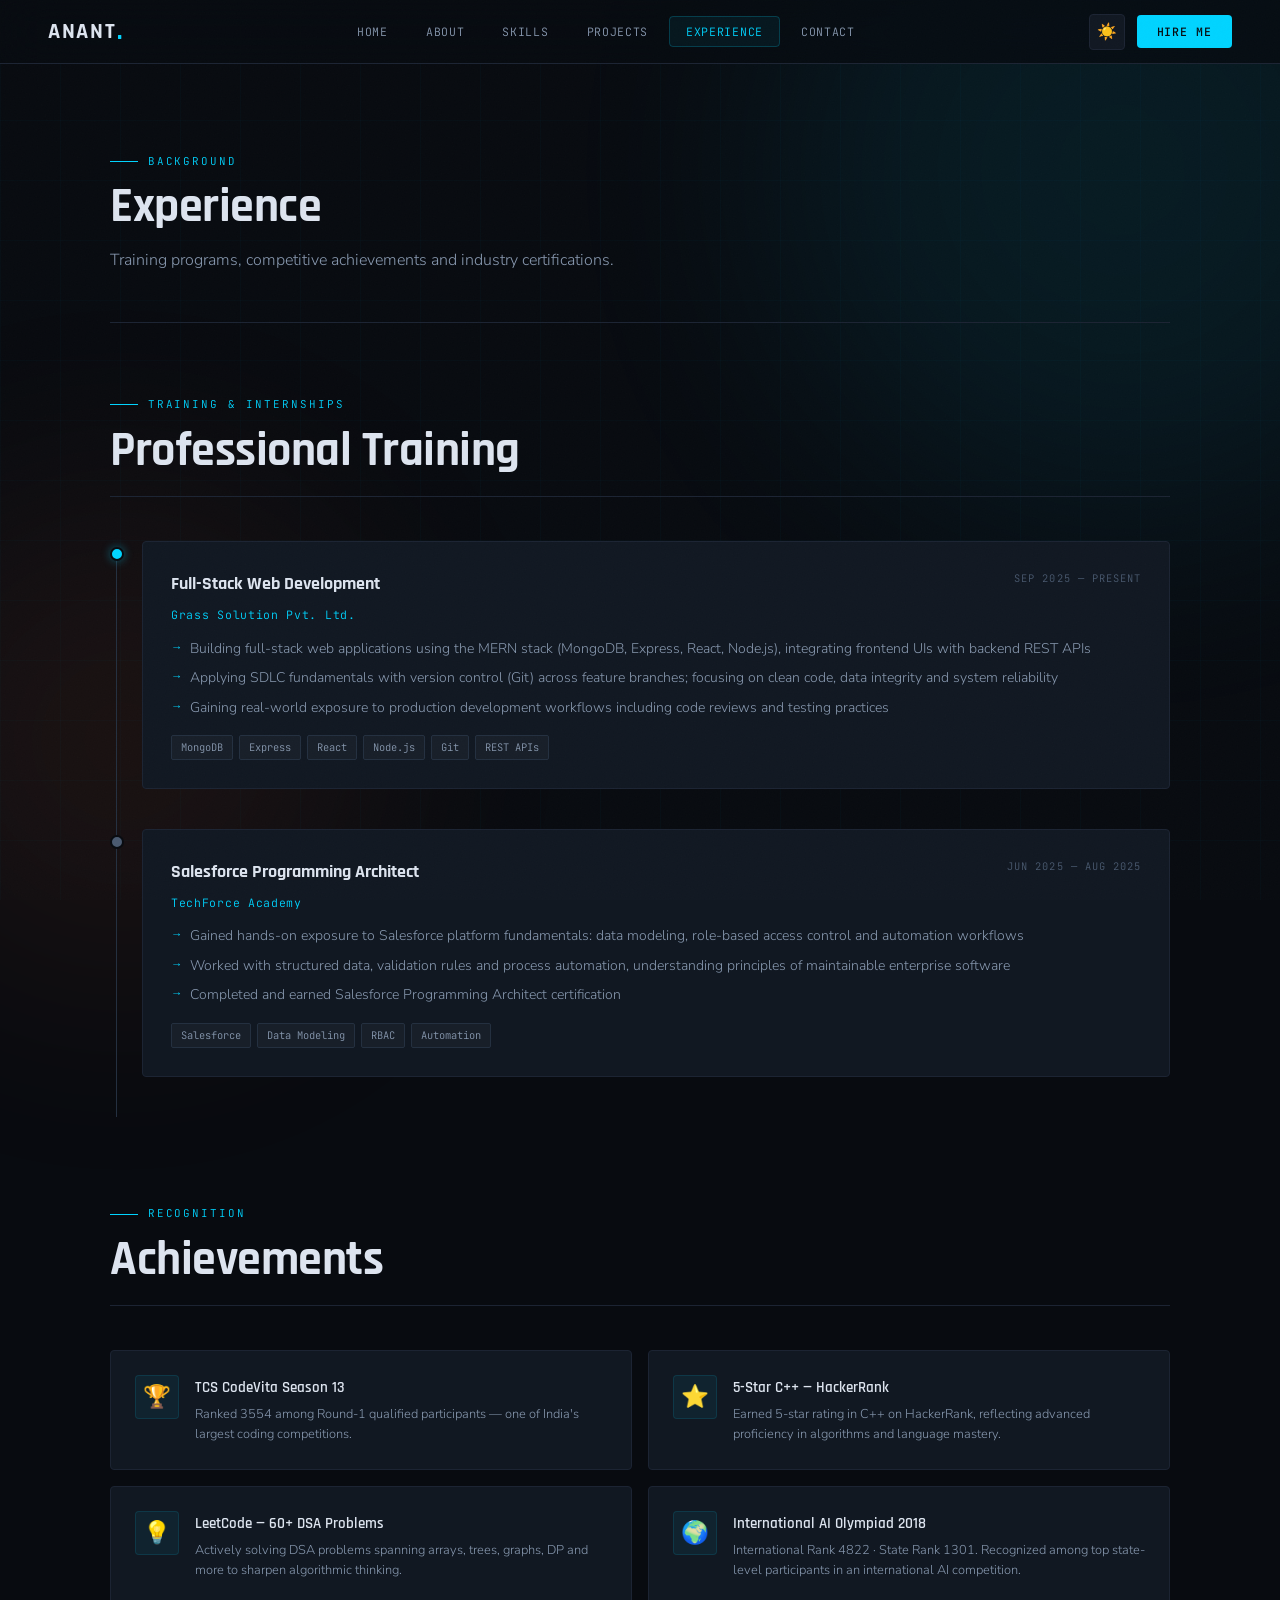
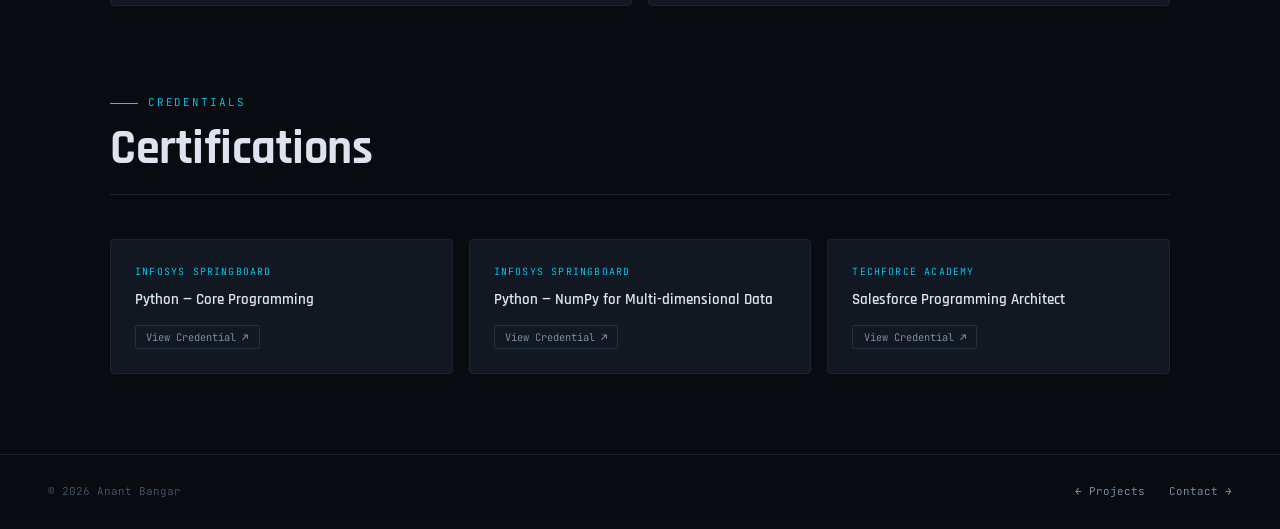
==== experience.html @ d3b30507 "Add files via upload" ====
<!DOCTYPE html>
<html lang="en">
<head>
  <meta charset="UTF-8"/><meta name="viewport" content="width=device-width, initial-scale=1.0"/>
  <title>Experience — Anant Bangar</title>
  <link rel="preconnect" href="https://fonts.googleapis.com"/><link rel="preconnect" href="https://fonts.gstatic.com" crossorigin/>
  <link href="https://fonts.googleapis.com/css2?family=Rajdhani:wght@400;500;600;700&family=Nunito+Sans:ital,wght@0,300;0,400;0,600;1,300&family=JetBrains+Mono:wght@300;400;500&display=swap" rel="stylesheet"/>
  <link rel="stylesheet" href="style.css"/>
  <style>
    .exp-section { margin-bottom:5rem; }
    /* Timeline */
    .timeline { position:relative; padding-left:2rem; }
    .timeline::before { content:''; position:absolute; left:6px; top:8px; bottom:0; width:1px; background:var(--border2); }
    .tl-item { position:relative; padding-bottom:2.5rem; }
    .tl-dot { position:absolute; left:-2rem; top:6px; width:14px; height:14px; border-radius:50%; background:var(--accent); border:2px solid var(--bg); box-shadow:0 0 10px rgba(0,212,255,0.4); z-index:1; }
    .tl-dot.dim { background:var(--text3); box-shadow:none; }
    .tl-card { background:var(--surface); border:1px solid var(--border); border-radius:var(--radius); padding:1.75rem; transition:border-color 0.2s; }
    .tl-card:hover { border-color:rgba(0,212,255,0.2); }
    .tl-header { display:flex; align-items:flex-start; justify-content:space-between; gap:1rem; margin-bottom:0.35rem; flex-wrap:wrap; }
    .tl-role { font-family:var(--font-head); font-weight:700; font-size:1.1rem; color:var(--text); }
    .tl-period { font-family:var(--font-mono); font-size:0.65rem; color:var(--text3); letter-spacing:0.1em; text-transform:uppercase; white-space:nowrap; }
    .tl-company { font-family:var(--font-mono); font-size:0.72rem; color:var(--accent); letter-spacing:0.06em; margin-bottom:0.85rem; }
    .tl-points { list-style:none; display:flex; flex-direction:column; gap:0.45rem; }
    .tl-points li { font-size:0.875rem; color:var(--text2); padding-left:1.2rem; position:relative; line-height:1.6; }
    .tl-points li::before { content:'→'; position:absolute; left:0; color:var(--accent); font-size:0.72rem; }
    /* Achievements */
    .ach-grid { display:grid; grid-template-columns:repeat(2,1fr); gap:1rem; }
    .ach-card { background:var(--surface); border:1px solid var(--border); border-radius:var(--radius); padding:1.5rem; display:flex; gap:1rem; align-items:flex-start; transition:border-color 0.2s,transform 0.2s; }
    .ach-card:hover { border-color:var(--border2); transform:translateY(-3px); }
    .ach-icon { font-size:1.4rem; flex-shrink:0; width:44px; height:44px; background:rgba(0,212,255,0.06); border:1px solid rgba(0,212,255,0.12); border-radius:var(--radius); display:flex; align-items:center; justify-content:center; }
    .ach-title { font-family:var(--font-head); font-weight:600; font-size:0.95rem; color:var(--text); margin-bottom:0.3rem; }
    .ach-desc  { font-size:0.8rem; color:var(--text2); line-height:1.55; }
    /* Certs */
    .certs-grid { display:grid; grid-template-columns:repeat(3,1fr); gap:1rem; }
    .cert-card { background:var(--surface); border:1px solid var(--border); border-radius:var(--radius); padding:1.5rem; transition:border-color 0.2s,transform 0.2s; }
    .cert-card:hover { border-color:rgba(0,212,255,0.25); transform:translateY(-3px); }
    .cert-issuer { font-family:var(--font-mono); font-size:0.62rem; color:var(--accent); letter-spacing:0.12em; text-transform:uppercase; margin-bottom:0.6rem; }
    .cert-name { font-family:var(--font-head); font-weight:600; font-size:0.95rem; color:var(--text); margin-bottom:0.75rem; line-height:1.35; }
    .cert-link { font-family:var(--font-mono); font-size:0.65rem; color:var(--text2); border:1px solid var(--border2); border-radius:2px; padding:0.25rem 0.65rem; transition:color 0.2s,border-color 0.2s; }
    .cert-link:hover { color:var(--accent); border-color:rgba(0,212,255,0.3); }
    @media(max-width:768px){ .ach-grid{grid-template-columns:1fr;} .certs-grid{grid-template-columns:1fr;} .tl-header{flex-direction:column;} }
  </style>
</head>
<body>
  <div class="page-grid-bg"></div><div class="orb orb-1"></div><div class="orb orb-2"></div>
  <nav class="nav">
    <a class="nav-logo" href="index.html">ANANT<span class="dot">.</span></a>
    <ul class="nav-links" id="navLinks">
      <li><a href="index.html">Home</a></li><li><a href="about.html">About</a></li><li><a href="skills.html">Skills</a></li><li><a href="projects.html">Projects</a></li><li><a href="experience.html">Experience</a></li><li><a href="contact.html">Contact</a></li>
    </ul>
    <div class="nav-right">
      <button class="theme-toggle" id="themeToggle" onclick="toggleTheme()" title="Toggle theme">☀️</button>
      <a class="nav-hire" href="contact.html">Hire Me</a>
      <div class="hamburger" id="hamburger" onclick="toggleNav()"><span></span><span></span><span></span></div>
    </div>
  </nav>

  <main class="page"><div class="container">
    <div class="page-hero fade-up">
      <div class="section-label">Background</div>
      <h1 class="section-title">Experience</h1>
      <p class="section-sub">Training programs, competitive achievements and industry certifications.</p>
    </div>

    <div class="exp-section">
      <div class="section-label fade-up">Training &amp; Internships</div>
      <h2 class="section-title fade-up">Professional Training</h2>
      <div class="section-divider"></div>
      <div class="timeline">
        <div class="tl-item fade-up">
          <div class="tl-dot"></div>
          <div class="tl-card">
            <div class="tl-header"><div class="tl-role">Full-Stack Web Development</div><div class="tl-period">Sep 2025 — Present</div></div>
            <div class="tl-company">Grass Solution Pvt. Ltd.</div>
            <ul class="tl-points">
              <li>Building full-stack web applications using the MERN stack (MongoDB, Express, React, Node.js), integrating frontend UIs with backend REST APIs</li>
              <li>Applying SDLC fundamentals with version control (Git) across feature branches; focusing on clean code, data integrity and system reliability</li>
              <li>Gaining real-world exposure to production development workflows including code reviews and testing practices</li>
            </ul>
            <div class="tags" style="margin-top:1rem;">
              <span class="tag">MongoDB</span><span class="tag">Express</span><span class="tag">React</span><span class="tag">Node.js</span><span class="tag">Git</span><span class="tag">REST APIs</span>
            </div>
          </div>
        </div>
        <div class="tl-item fade-up">
          <div class="tl-dot dim"></div>
          <div class="tl-card">
            <div class="tl-header"><div class="tl-role">Salesforce Programming Architect</div><div class="tl-period">Jun 2025 — Aug 2025</div></div>
            <div class="tl-company">TechForce Academy</div>
            <ul class="tl-points">
              <li>Gained hands-on exposure to Salesforce platform fundamentals: data modeling, role-based access control and automation workflows</li>
              <li>Worked with structured data, validation rules and process automation, understanding principles of maintainable enterprise software</li>
              <li>Completed and earned Salesforce Programming Architect certification</li>
            </ul>
            <div class="tags" style="margin-top:1rem;">
              <span class="tag">Salesforce</span><span class="tag">Data Modeling</span><span class="tag">RBAC</span><span class="tag">Automation</span>
            </div>
          </div>
        </div>
      </div>
    </div>

    <div class="exp-section">
      <div class="section-label fade-up">Recognition</div>
      <h2 class="section-title fade-up">Achievements</h2>
      <div class="section-divider"></div>
      <div class="ach-grid">
        <div class="ach-card fade-up"><div class="ach-icon">🏆</div><div><div class="ach-title">TCS CodeVita Season 13</div><div class="ach-desc">Ranked 3554 among Round-1 qualified participants — one of India's largest coding competitions.</div></div></div>
        <div class="ach-card fade-up"><div class="ach-icon">⭐</div><div><div class="ach-title">5-Star C++ — HackerRank</div><div class="ach-desc">Earned 5-star rating in C++ on HackerRank, reflecting advanced proficiency in algorithms and language mastery.</div></div></div>
        <div class="ach-card fade-up"><div class="ach-icon">💡</div><div><div class="ach-title">LeetCode — 60+ DSA Problems</div><div class="ach-desc">Actively solving DSA problems spanning arrays, trees, graphs, DP and more to sharpen algorithmic thinking.</div></div></div>
        <div class="ach-card fade-up"><div class="ach-icon">🌍</div><div><div class="ach-title">International AI Olympiad 2018</div><div class="ach-desc">International Rank 4822 · State Rank 1301. Recognized among top state-level participants in an international AI competition.</div></div></div>
      </div>
    </div>

    <div class="exp-section">
      <div class="section-label fade-up">Credentials</div>
      <h2 class="section-title fade-up">Certifications</h2>
      <div class="section-divider"></div>
      <div class="certs-grid">
        <div class="cert-card fade-up"><div class="cert-issuer">Infosys Springboard</div><div class="cert-name">Python — Core Programming</div><a class="cert-link" href="#">View Credential ↗</a></div>
        <div class="cert-card fade-up"><div class="cert-issuer">Infosys Springboard</div><div class="cert-name">Python — NumPy for Multi-dimensional Data</div><a class="cert-link" href="#">View Credential ↗</a></div>
        <div class="cert-card fade-up"><div class="cert-issuer">TechForce Academy</div><div class="cert-name">Salesforce Programming Architect</div><a class="cert-link" href="#">View Credential ↗</a></div>
      </div>
    </div>
  </div></main>

  <footer class="footer">
    <span>© 2026 Anant Bangar</span>
    <div class="footer-right"><a href="projects.html">← Projects</a><a href="contact.html">Contact →</a></div>
  </footer>
  <button id="scrollTop" title="Back to top">↑</button>
  <script src="main.js"></script>
</body>
</html>
---- style.css ----
/* ============================================================
   ANANT BANGAR — PORTFOLIO STYLESHEET
   ============================================================ */
@import url('https://fonts.googleapis.com/css2?family=Rajdhani:wght@400;500;600;700&family=Nunito+Sans:ital,wght@0,300;0,400;0,600;1,300&family=JetBrains+Mono:wght@300;400;500&display=swap');

*, *::before, *::after { box-sizing: border-box; margin: 0; padding: 0; }
html { scroll-behavior: smooth; font-size: 16px; }
img, svg { display: block; max-width: 100%; }
a { text-decoration: none; }
ul { list-style: none; }

/* ── DARK THEME (default) ── */
:root {
  --bg:        #080b10;
  --bg2:       #0d1117;
  --surface:   #111822;
  --border:    #1c2433;
  --border2:   #243040;
  --accent:    #00d4ff;
  --accent2:   #ff6b35;
  --accent3:   #a8ff57;
  --text:      #dde4ef;
  --text2:     #8899b0;
  --text3:     #4a5a70;
  --font-head: 'Rajdhani', sans-serif;
  --font-body: 'Nunito Sans', sans-serif;
  --font-mono: 'JetBrains Mono', monospace;
  --radius: 4px;
  --shadow: 0 8px 32px rgba(0,0,0,0.4);
  --glow:   0 0 40px rgba(0,212,255,0.12);
}

/* ── LIGHT THEME ── */
[data-theme="light"] {
  --bg:      #f0f4f8;
  --bg2:     #e4eaf2;
  --surface: #ffffff;
  --border:  #d0daea;
  --border2: #b8c8dc;
  --accent:  #0099cc;
  --accent2: #e85d20;
  --accent3: #5a9e00;
  --text:    #111827;
  --text2:   #4b5a6e;
  --text3:   #8898aa;
}

/* ── BASE ── */
body {
  background: var(--bg);
  color: var(--text);
  font-family: var(--font-body);
  font-weight: 300;
  line-height: 1.65;
  min-height: 100vh;
  overflow-x: hidden;
  transition: background 0.3s, color 0.3s;
}

/* Noise grain */
body::after {
  content: '';
  position: fixed; inset: 0;
  background-image: url("data:image/svg+xml,%3Csvg xmlns='http://www.w3.org/2000/svg' width='300' height='300'%3E%3Cfilter id='n'%3E%3CfeTurbulence type='fractalNoise' baseFrequency='0.75' numOctaves='4' stitchTiles='stitch'/%3E%3C/filter%3E%3Crect width='300' height='300' filter='url(%23n)' opacity='0.03'/%3E%3C/svg%3E");
  pointer-events: none; z-index: 9000; opacity: 0.6;
}
[data-theme="light"] body::after { opacity: 0.2; }

/* Grid bg */
.page-grid-bg {
  position: fixed; inset: 0;
  background-image:
    linear-gradient(rgba(0,212,255,0.025) 1px, transparent 1px),
    linear-gradient(90deg, rgba(0,212,255,0.025) 1px, transparent 1px);
  background-size: 60px 60px;
  pointer-events: none; z-index: 0;
  transition: opacity 0.3s;
}
[data-theme="light"] .page-grid-bg { opacity: 0.4; }

/* Orbs */
.orb { position:fixed; border-radius:50%; filter:blur(130px); opacity:0.08; pointer-events:none; z-index:0; transition: opacity 0.3s; }
.orb-1 { width:700px; height:700px; background:var(--accent);  top:-20%;   right:-15%; }
.orb-2 { width:500px; height:500px; background:var(--accent2); bottom:-10%; left:-10%; }
.orb-3 { width:350px; height:350px; background:var(--accent3); top:50%;    left:40%;  }
[data-theme="light"] .orb { opacity: 0.05; }

/* ── NAV ── */
.nav {
  position:fixed; top:0; left:0; right:0; z-index:1000;
  height:64px; display:flex; align-items:center; justify-content:space-between;
  padding:0 3rem;
  background:rgba(8,11,16,0.82);
  backdrop-filter:blur(24px) saturate(180%);
  border-bottom:1px solid var(--border);
  transition: background 0.3s, border-color 0.3s;
}
[data-theme="light"] .nav { background: rgba(240,244,248,0.88); }

.nav-logo { font-family:var(--font-head); font-weight:700; font-size:1.35rem; letter-spacing:0.08em; color:var(--text); display:flex; align-items:center; }
.nav-logo .dot { color:var(--accent); font-size:1.6rem; line-height:0; }
.nav-links { display:flex; align-items:center; gap:0.25rem; }
.nav-links a { font-family:var(--font-mono); font-size:0.72rem; letter-spacing:0.06em; text-transform:uppercase; color:var(--text2); padding:0.45rem 1rem; border-radius:var(--radius); border:1px solid transparent; transition:color 0.2s,border-color 0.2s,background 0.2s; }
.nav-links a:hover { color:var(--text); background:var(--surface); border-color:var(--border); }
.nav-links a.active { color:var(--accent); background:rgba(0,212,255,0.06); border-color:rgba(0,212,255,0.2); }
.nav-right { display:flex; align-items:center; gap:0.75rem; }
.nav-hire { font-family:var(--font-mono); font-size:0.72rem; letter-spacing:0.08em; text-transform:uppercase; background:var(--accent); color:var(--bg); padding:0.45rem 1.25rem; border-radius:var(--radius); font-weight:500; transition:opacity 0.2s,transform 0.15s; }
.nav-hire:hover { opacity:0.85; transform:translateY(-1px); }

/* Theme toggle */
.theme-toggle { background:var(--surface); border:1px solid var(--border); border-radius:var(--radius); width:36px; height:36px; display:flex; align-items:center; justify-content:center; font-size:1rem; cursor:pointer; transition:border-color 0.2s,transform 0.15s; color:var(--text2); }
.theme-toggle:hover { border-color:var(--accent); transform:rotate(20deg); }

/* Hamburger */
.hamburger { display:none; flex-direction:column; gap:5px; padding:4px; cursor:pointer; }
.hamburger span { width:22px; height:2px; background:var(--text2); border-radius:2px; transition:all 0.3s; display:block; }
.hamburger.open span:nth-child(1) { transform:rotate(45deg) translate(5px,5px); }
.hamburger.open span:nth-child(2) { opacity:0; }
.hamburger.open span:nth-child(3) { transform:rotate(-45deg) translate(5px,-5px); }

/* ── PAGE ── */
.page { position:relative; z-index:1; padding-top:64px; min-height:100vh; }
.container { max-width:1140px; margin:0 auto; padding:0 2.5rem; }

/* ── SECTION HELPERS ── */
.section-label { display:inline-flex; align-items:center; gap:0.6rem; font-family:var(--font-mono); font-size:0.68rem; letter-spacing:0.18em; text-transform:uppercase; color:var(--accent); margin-bottom:0.75rem; }
.section-label::before { content:''; width:28px; height:1px; background:var(--accent); }
.section-title { font-family:var(--font-head); font-weight:700; font-size:clamp(2rem,4vw,3rem); letter-spacing:-0.01em; color:var(--text); line-height:1.05; margin-bottom:0.85rem; }
.section-sub { font-size:1rem; color:var(--text2); max-width:520px; line-height:1.75; }
.section-divider { width:100%; height:1px; background:var(--border); margin:1.25rem 0 2.75rem; }
.page-hero { padding:5rem 0 3rem; border-bottom:1px solid var(--border); margin-bottom:4rem; }

/* ── BADGES ── */
.badge { display:inline-block; font-family:var(--font-mono); font-size:0.62rem; letter-spacing:0.1em; text-transform:uppercase; padding:0.22rem 0.65rem; border-radius:2px; border:1px solid; }
.badge-cyan   { color:var(--accent);  border-color:rgba(0,212,255,0.3);  background:rgba(0,212,255,0.07); }
.badge-orange { color:var(--accent2); border-color:rgba(255,107,53,0.3); background:rgba(255,107,53,0.07); }
.badge-lime   { color:var(--accent3); border-color:rgba(168,255,87,0.3); background:rgba(168,255,87,0.07); }
.badge-dim    { color:var(--text3);   border-color:var(--border2);        background:transparent; }

/* ── TAGS ── */
.tag { font-family:var(--font-mono); font-size:0.65rem; color:var(--text2); background:rgba(255,255,255,0.03); border:1px solid var(--border2); padding:0.18rem 0.55rem; border-radius:2px; }
.tags { display:flex; flex-wrap:wrap; gap:0.4rem; }

/* ── BUTTONS ── */
.btn { display:inline-flex; align-items:center; gap:0.5rem; font-family:var(--font-mono); font-size:0.75rem; letter-spacing:0.07em; text-transform:uppercase; padding:0.75rem 1.75rem; border-radius:var(--radius); border:1px solid; transition:all 0.2s; cursor:pointer; }
.btn-primary { background:var(--accent); color:var(--bg); border-color:var(--accent); }
.btn-primary:hover { opacity:0.88; transform:translateY(-2px); }
.btn-outline { background:transparent; color:var(--text2); border-color:var(--border2); }
.btn-outline:hover { color:var(--text); border-color:var(--text2); }

/* ── FADE-UP ── */
.fade-up { opacity:0; transform:translateY(24px); transition:opacity 0.55s ease, transform 0.55s ease; }
.fade-up.visible { opacity:1; transform:translateY(0); }

/* ── FORM MSG ── */
.form-msg { font-family:var(--font-mono); font-size:0.72rem; text-align:center; padding:0.75rem; border-radius:var(--radius); margin-top:0.75rem; display:none; }
.form-msg.success { display:block; color:var(--accent3); background:rgba(168,255,87,0.07); border:1px solid rgba(168,255,87,0.2); }
.form-msg.error   { display:block; color:var(--accent2); background:rgba(255,107,53,0.07); border:1px solid rgba(255,107,53,0.2); }

/* ── SCROLL-TO-TOP ── */
#scrollTop {
  position:fixed; bottom:2rem; right:2rem; z-index:500;
  width:42px; height:42px; border-radius:50%;
  background:var(--accent); color:var(--bg);
  font-size:1.1rem; display:flex; align-items:center; justify-content:center;
  box-shadow:0 4px 20px rgba(0,212,255,0.35);
  opacity:0; transform:translateY(12px);
  transition:opacity 0.3s,transform 0.3s;
  cursor:pointer; border:none;
}
#scrollTop.visible { opacity:1; transform:translateY(0); }
#scrollTop:hover { transform:translateY(-3px) scale(1.05); box-shadow:0 6px 28px rgba(0,212,255,0.5); }

/* ── FOOTER ── */
.footer { border-top:1px solid var(--border); padding:1.75rem 3rem; display:flex; align-items:center; justify-content:space-between; position:relative; z-index:1; }
.footer span { font-family:var(--font-mono); font-size:0.68rem; color:var(--text3); }
.footer-right { display:flex; gap:1.5rem; }
.footer-right a { font-family:var(--font-mono); font-size:0.68rem; color:var(--text2); transition:color 0.2s; }
.footer-right a:hover { color:var(--accent); }

/* ── RESPONSIVE ── */
@media (max-width:768px) {
  .nav { padding:0 1.25rem; }
  .hamburger { display:flex; }
  .nav-hire { display:none; }
  .nav-links { display:none; position:absolute; top:64px; left:0; right:0; flex-direction:column; background:var(--bg2); border-bottom:1px solid var(--border); padding:1rem 1.25rem; gap:0.25rem; align-items:stretch; }
  .nav-links.open { display:flex; }
  .nav-links a { padding:0.65rem 0.75rem; }
  .container { padding:0 1.25rem; }
  .page-hero { padding:3rem 0 2rem; margin-bottom:2.5rem; }
  .footer { flex-direction:column; gap:0.6rem; text-align:center; padding:1.5rem 1.25rem; }
  .footer-right { justify-content:center; flex-wrap:wrap; }
}
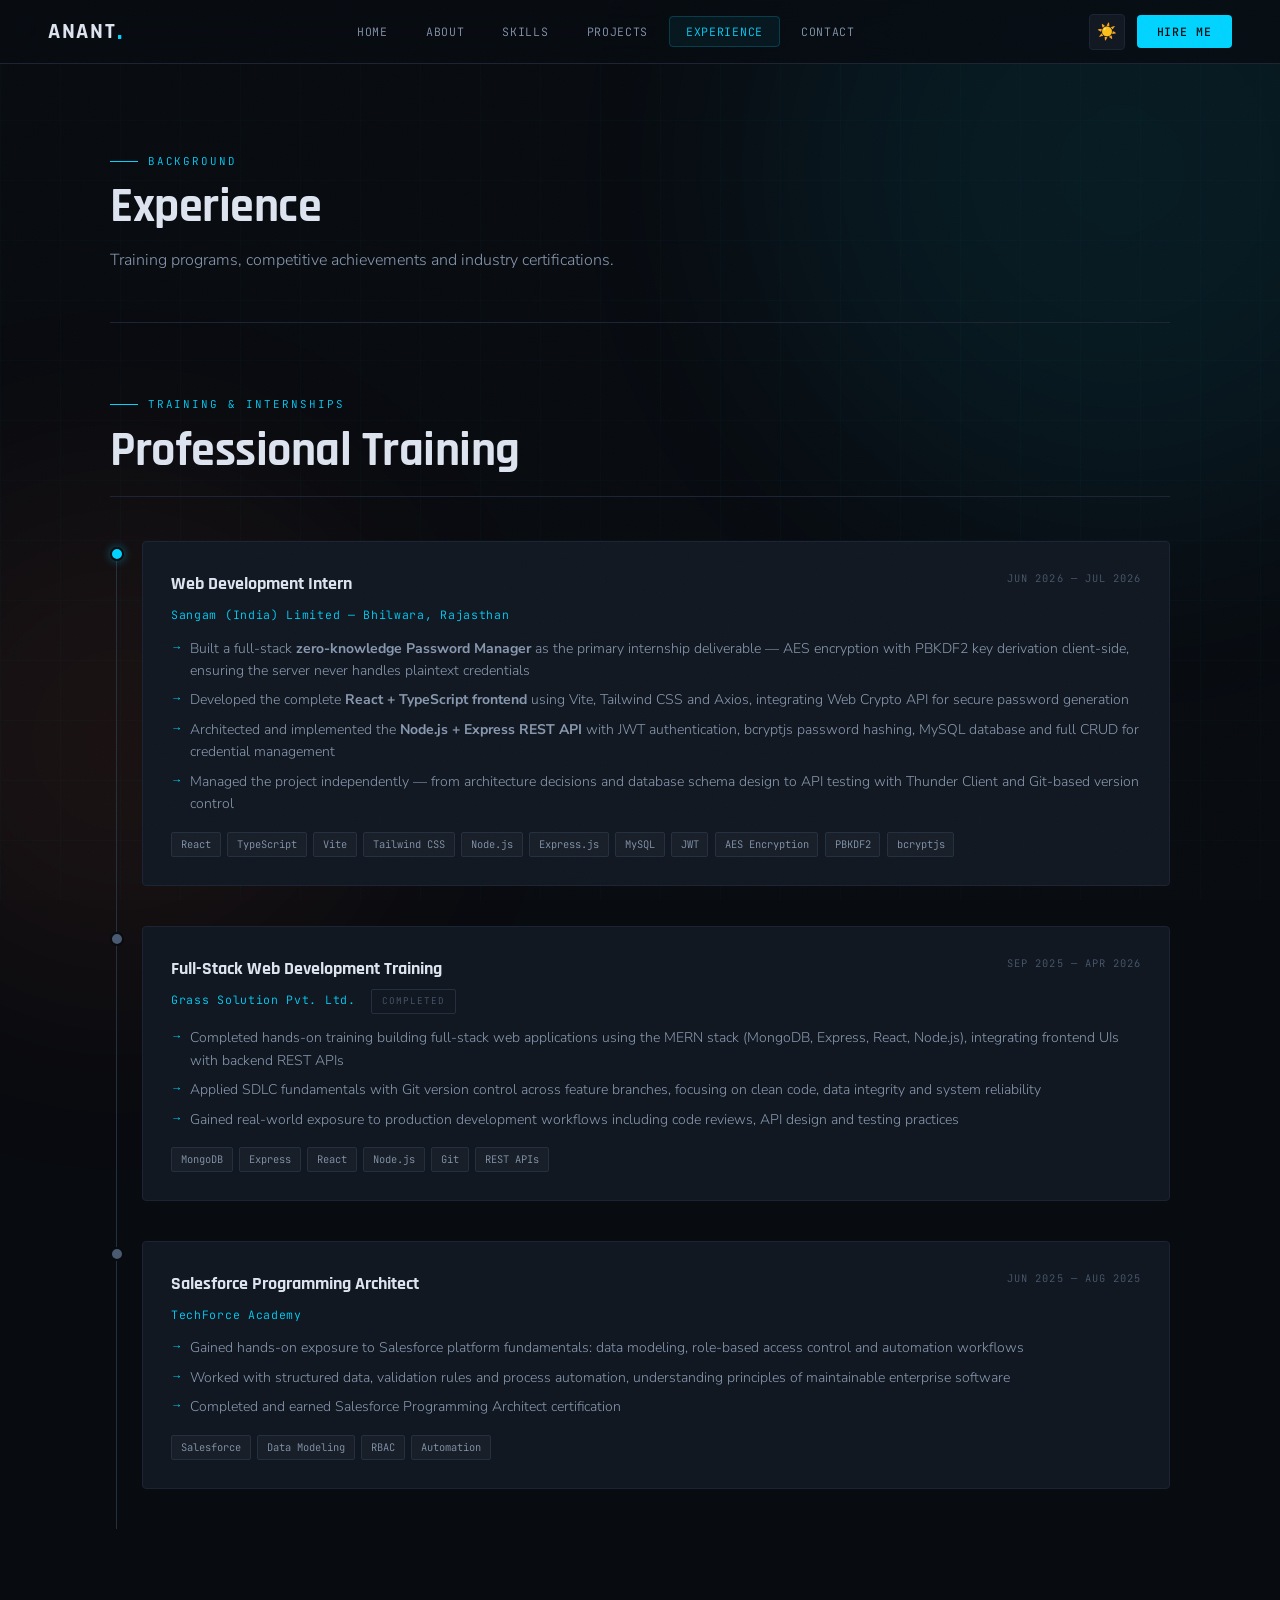
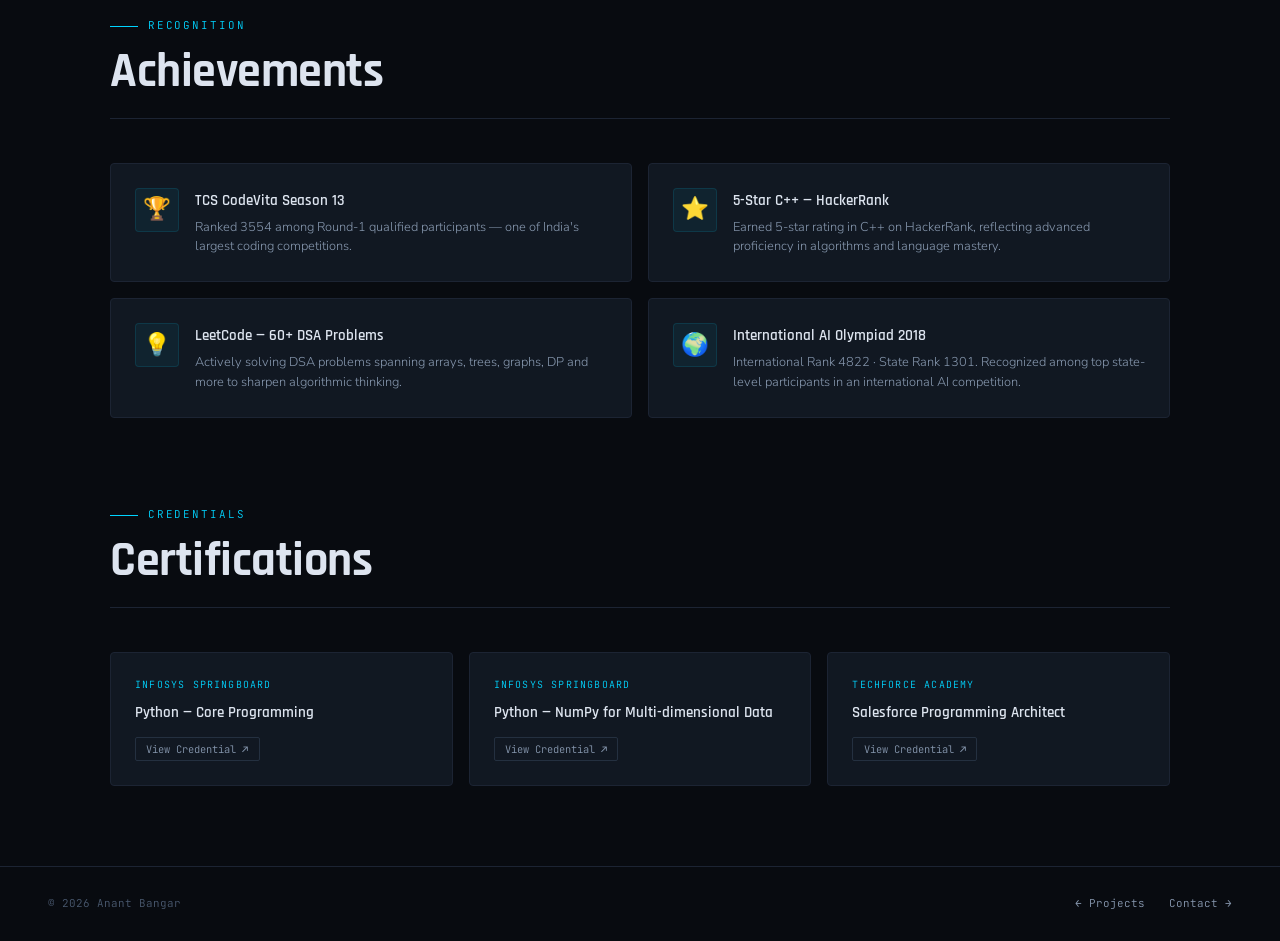
==== commit 70282153: "Add files via upload" ====
--- a/experience.html
+++ b/experience.html
@@ -67,15 +67,41 @@
       <h2 class="section-title fade-up">Professional Training</h2>
       <div class="section-divider"></div>
       <div class="timeline">
+
+        <!-- ── INTERNSHIP (most recent) ── -->
         <div class="tl-item fade-up">
           <div class="tl-dot"></div>
           <div class="tl-card">
-            <div class="tl-header"><div class="tl-role">Full-Stack Web Development</div><div class="tl-period">Sep 2025 — Present</div></div>
-            <div class="tl-company">Grass Solution Pvt. Ltd.</div>
+            <div class="tl-header">
+              <div class="tl-role">Web Development Intern</div>
+              <div class="tl-period">Jun 2026 — Jul 2026</div>
+            </div>
+            <div class="tl-company">Sangam (India) Limited — Bhilwara, Rajasthan</div>
             <ul class="tl-points">
-              <li>Building full-stack web applications using the MERN stack (MongoDB, Express, React, Node.js), integrating frontend UIs with backend REST APIs</li>
-              <li>Applying SDLC fundamentals with version control (Git) across feature branches; focusing on clean code, data integrity and system reliability</li>
-              <li>Gaining real-world exposure to production development workflows including code reviews and testing practices</li>
+              <li>Built a full-stack <strong>zero-knowledge Password Manager</strong> as the primary internship deliverable — AES encryption with PBKDF2 key derivation client-side, ensuring the server never handles plaintext credentials</li>
+              <li>Developed the complete <strong>React + TypeScript frontend</strong> using Vite, Tailwind CSS and Axios, integrating Web Crypto API for secure password generation</li>
+              <li>Architected and implemented the <strong>Node.js + Express REST API</strong> with JWT authentication, bcryptjs password hashing, MySQL database and full CRUD for credential management</li>
+              <li>Managed the project independently — from architecture decisions and database schema design to API testing with Thunder Client and Git-based version control</li>
+            </ul>
+            <div class="tags" style="margin-top:1rem;">
+              <span class="tag">React</span><span class="tag">TypeScript</span><span class="tag">Vite</span>
+              <span class="tag">Tailwind CSS</span><span class="tag">Node.js</span><span class="tag">Express.js</span>
+              <span class="tag">MySQL</span><span class="tag">JWT</span><span class="tag">AES Encryption</span>
+              <span class="tag">PBKDF2</span><span class="tag">bcryptjs</span>
+            </div>
+          </div>
+        </div>
+
+        <!-- ── FULL-STACK TRAINING ── -->
+        <div class="tl-item fade-up">
+          <div class="tl-dot dim"></div>
+          <div class="tl-card">
+            <div class="tl-header"><div class="tl-role">Full-Stack Web Development Training</div><div class="tl-period">Sep 2025 — Apr 2026</div></div>
+            <div class="tl-company">Grass Solution Pvt. Ltd. &nbsp;<span class="badge badge-dim" style="vertical-align:middle;font-size:0.58rem;">Completed</span></div>
+            <ul class="tl-points">
+              <li>Completed hands-on training building full-stack web applications using the MERN stack (MongoDB, Express, React, Node.js), integrating frontend UIs with backend REST APIs</li>
+              <li>Applied SDLC fundamentals with Git version control across feature branches, focusing on clean code, data integrity and system reliability</li>
+              <li>Gained real-world exposure to production development workflows including code reviews, API design and testing practices</li>
             </ul>
             <div class="tags" style="margin-top:1rem;">
               <span class="tag">MongoDB</span><span class="tag">Express</span><span class="tag">React</span><span class="tag">Node.js</span><span class="tag">Git</span><span class="tag">REST APIs</span>
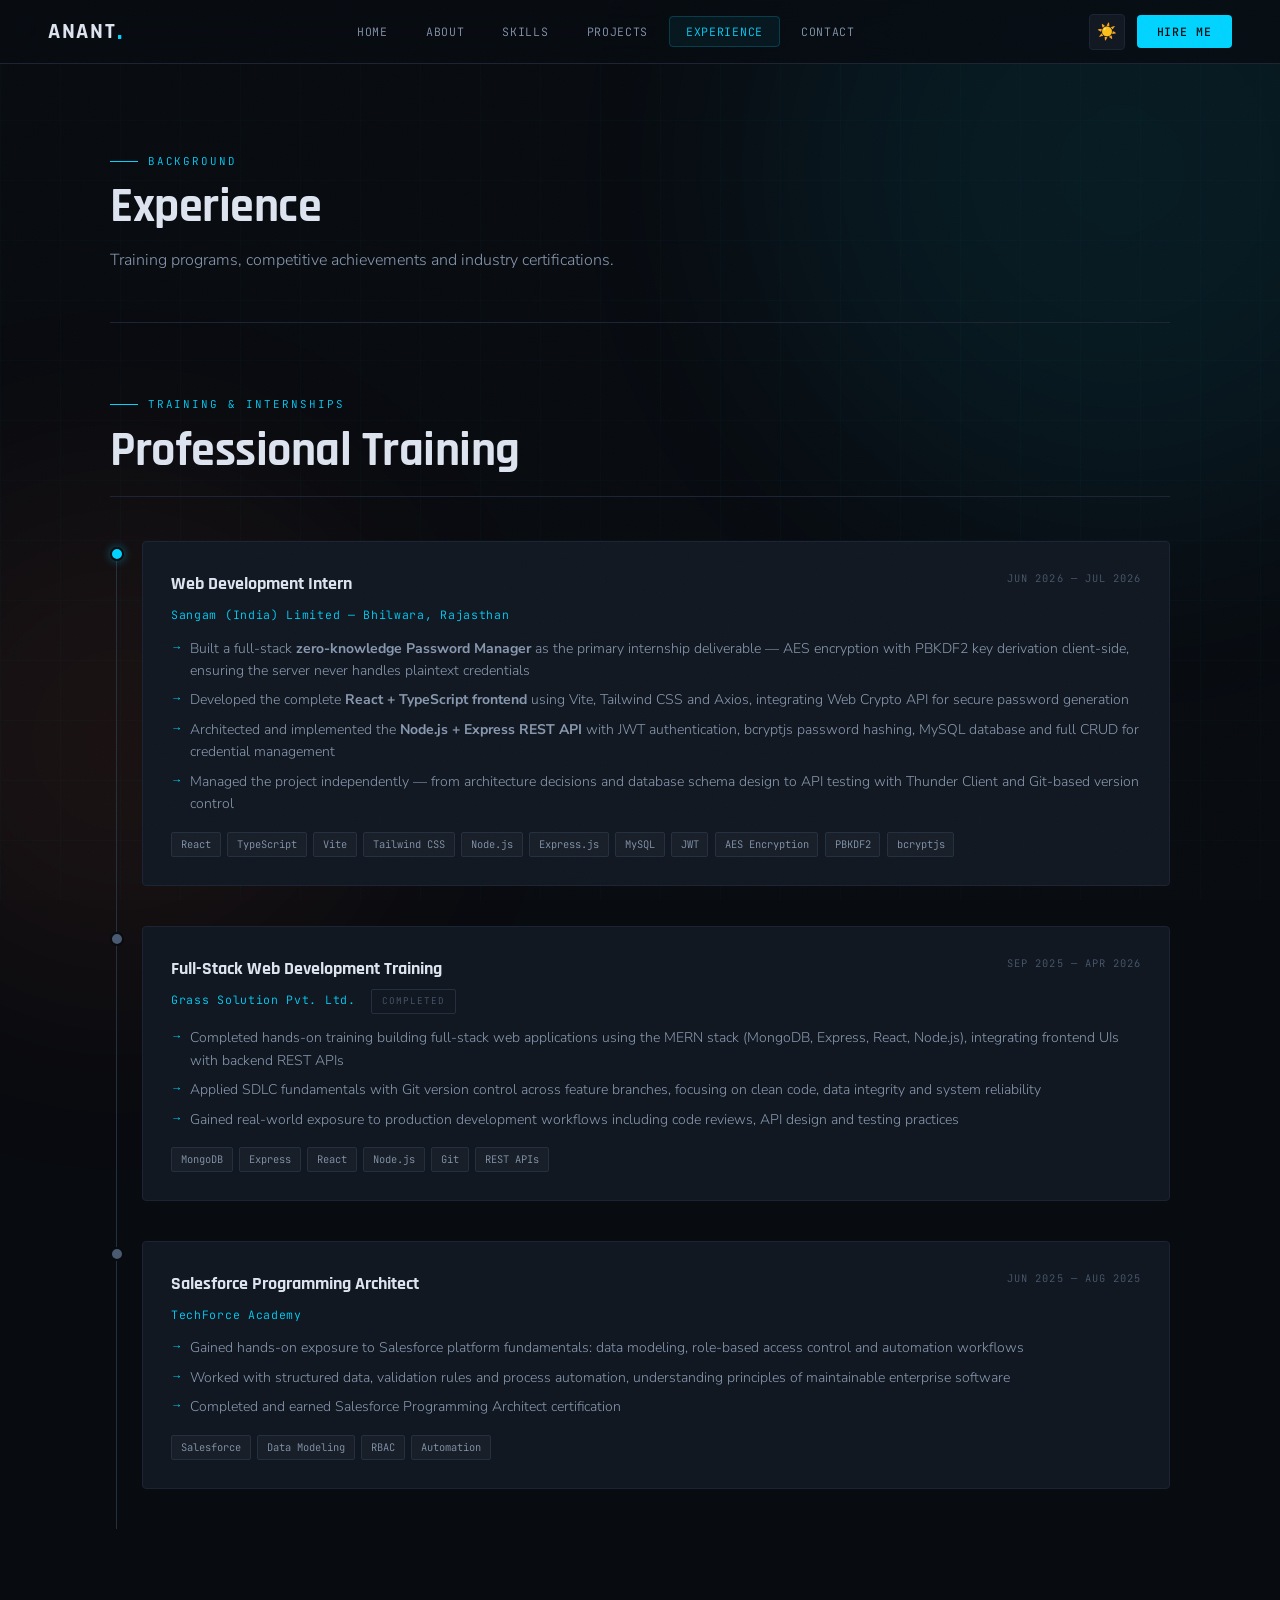
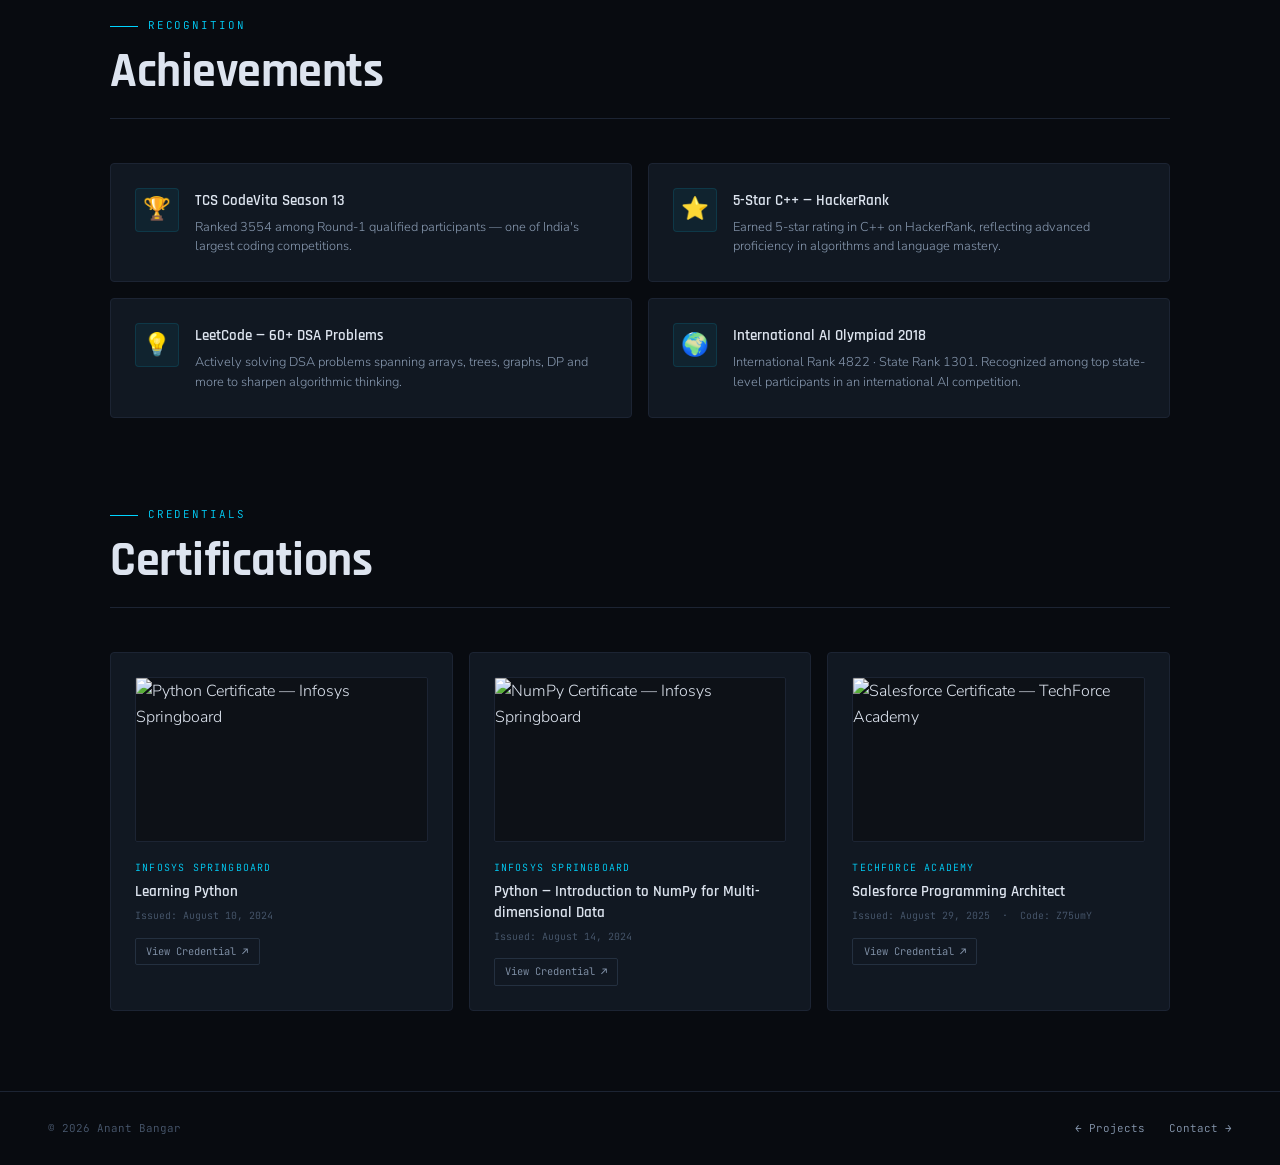
==== commit d2fea79c: "Add files via upload" ====
--- a/experience.html
+++ b/experience.html
@@ -32,12 +32,25 @@
     .ach-desc  { font-size:0.8rem; color:var(--text2); line-height:1.55; }
     /* Certs */
     .certs-grid { display:grid; grid-template-columns:repeat(3,1fr); gap:1rem; }
-    .cert-card { background:var(--surface); border:1px solid var(--border); border-radius:var(--radius); padding:1.5rem; transition:border-color 0.2s,transform 0.2s; }
-    .cert-card:hover { border-color:rgba(0,212,255,0.25); transform:translateY(-3px); }
-    .cert-issuer { font-family:var(--font-mono); font-size:0.62rem; color:var(--accent); letter-spacing:0.12em; text-transform:uppercase; margin-bottom:0.6rem; }
-    .cert-name { font-family:var(--font-head); font-weight:600; font-size:0.95rem; color:var(--text); margin-bottom:0.75rem; line-height:1.35; }
-    .cert-link { font-family:var(--font-mono); font-size:0.65rem; color:var(--text2); border:1px solid var(--border2); border-radius:2px; padding:0.25rem 0.65rem; transition:color 0.2s,border-color 0.2s; }
+    .cert-card { background:var(--surface); border:1px solid var(--border); border-radius:var(--radius); padding:1.5rem; transition:border-color 0.2s,transform 0.2s,box-shadow 0.2s; }
+    .cert-card:hover { border-color:rgba(0,212,255,0.25); transform:translateY(-4px); box-shadow:0 12px 30px rgba(0,0,0,0.35); }
+    .cert-img-wrap { position:relative; width:100%; margin-bottom:1.1rem; border-radius:2px; overflow:hidden; border:1px solid var(--border); background:var(--bg2); cursor:zoom-in; }
+    .cert-img { width:100%; display:block; aspect-ratio:16/9; object-fit:cover; object-position:top center; transition:transform 0.35s; }
+    .cert-card:hover .cert-img { transform:scale(1.04); }
+    .cert-img-overlay { position:absolute; inset:0; background:rgba(0,0,0,0.5); color:#fff; font-family:var(--font-mono); font-size:0.72rem; letter-spacing:0.1em; display:flex; align-items:center; justify-content:center; gap:0.4rem; opacity:0; transition:opacity 0.2s; }
+    .cert-card:hover .cert-img-overlay { opacity:1; }
+    .cert-issuer { font-family:var(--font-mono); font-size:0.62rem; color:var(--accent); letter-spacing:0.12em; text-transform:uppercase; margin-bottom:0.4rem; }
+    .cert-name { font-family:var(--font-head); font-weight:600; font-size:0.95rem; color:var(--text); margin-bottom:0.35rem; line-height:1.35; }
+    .cert-date { font-family:var(--font-mono); font-size:0.62rem; color:var(--text3); margin-bottom:0.75rem; }
+    .cert-link { font-family:var(--font-mono); font-size:0.65rem; color:var(--text2); border:1px solid var(--border2); border-radius:2px; padding:0.25rem 0.65rem; transition:color 0.2s,border-color 0.2s; display:inline-block; }
     .cert-link:hover { color:var(--accent); border-color:rgba(0,212,255,0.3); }
+    /* Lightbox */
+    .lightbox { display:none; position:fixed; inset:0; background:rgba(0,0,0,0.93); z-index:9998; align-items:center; justify-content:center; padding:2rem; cursor:zoom-out; }
+    .lightbox.open { display:flex; animation:lbFadeIn 0.2s ease; }
+    @keyframes lbFadeIn { from{opacity:0;} to{opacity:1;} }
+    .lightbox img { max-width:90vw; max-height:88vh; object-fit:contain; border-radius:var(--radius); box-shadow:0 20px 60px rgba(0,0,0,0.8); }
+    .lb-close { position:absolute; top:1.25rem; right:1.5rem; font-size:2rem; color:#fff; cursor:pointer; opacity:0.65; background:none; border:none; line-height:1; transition:opacity 0.2s; }
+    .lb-close:hover { opacity:1; }
     @media(max-width:768px){ .ach-grid{grid-template-columns:1fr;} .certs-grid{grid-template-columns:1fr;} .tl-header{flex-direction:column;} }
   </style>
 </head>
@@ -143,9 +156,36 @@
       <h2 class="section-title fade-up">Certifications</h2>
       <div class="section-divider"></div>
       <div class="certs-grid">
-        <div class="cert-card fade-up"><div class="cert-issuer">Infosys Springboard</div><div class="cert-name">Python — Core Programming</div><a class="cert-link" href="#">View Credential ↗</a></div>
-        <div class="cert-card fade-up"><div class="cert-issuer">Infosys Springboard</div><div class="cert-name">Python — NumPy for Multi-dimensional Data</div><a class="cert-link" href="#">View Credential ↗</a></div>
-        <div class="cert-card fade-up"><div class="cert-issuer">TechForce Academy</div><div class="cert-name">Salesforce Programming Architect</div><a class="cert-link" href="#">View Credential ↗</a></div>
+        <div class="cert-card fade-up">
+          <div class="cert-img-wrap" onclick="openLightbox('assets/certs/cert-python.jpg')">
+            <img class="cert-img" src="assets/certs/cert-python.jpg" alt="Python Certificate — Infosys Springboard" loading="lazy"/>
+            <div class="cert-img-overlay">🔍 View Full</div>
+          </div>
+          <div class="cert-issuer">Infosys Springboard</div>
+          <div class="cert-name">Learning Python</div>
+          <div class="cert-date">Issued: August 10, 2024</div>
+          <a class="cert-link" href="assets/certs/cert-python.jpg" target="_blank">View Credential ↗</a>
+        </div>
+        <div class="cert-card fade-up">
+          <div class="cert-img-wrap" onclick="openLightbox('assets/certs/cert-numpy.jpg')">
+            <img class="cert-img" src="assets/certs/cert-numpy.jpg" alt="NumPy Certificate — Infosys Springboard" loading="lazy"/>
+            <div class="cert-img-overlay">🔍 View Full</div>
+          </div>
+          <div class="cert-issuer">Infosys Springboard</div>
+          <div class="cert-name">Python — Introduction to NumPy for Multi-dimensional Data</div>
+          <div class="cert-date">Issued: August 14, 2024</div>
+          <a class="cert-link" href="assets/certs/cert-numpy.jpg" target="_blank">View Credential ↗</a>
+        </div>
+        <div class="cert-card fade-up">
+          <div class="cert-img-wrap" onclick="openLightbox('assets/certs/cert-salesforce.jpg')">
+            <img class="cert-img" src="assets/certs/cert-salesforce.jpg" alt="Salesforce Certificate — TechForce Academy" loading="lazy"/>
+            <div class="cert-img-overlay">🔍 View Full</div>
+          </div>
+          <div class="cert-issuer">TechForce Academy</div>
+          <div class="cert-name">Salesforce Programming Architect</div>
+          <div class="cert-date">Issued: August 29, 2025 &nbsp;·&nbsp; Code: Z75umY</div>
+          <a class="cert-link" href="assets/certs/cert-salesforce.jpg" target="_blank">View Credential ↗</a>
+        </div>
       </div>
     </div>
   </div></main>
@@ -154,7 +194,25 @@
     <span>© 2026 Anant Bangar</span>
     <div class="footer-right"><a href="projects.html">← Projects</a><a href="contact.html">Contact →</a></div>
   </footer>
+  <!-- Lightbox -->
+  <div class="lightbox" id="lightbox" onclick="closeLightbox()">
+    <button class="lb-close" onclick="closeLightbox()">✕</button>
+    <img id="lightboxImg" src="" alt="Certificate"/>
+  </div>
+
   <button id="scrollTop" title="Back to top">↑</button>
   <script src="main.js"></script>
+  <script>
+    function openLightbox(src) {
+      document.getElementById('lightboxImg').src = src;
+      document.getElementById('lightbox').classList.add('open');
+      document.body.style.overflow = 'hidden';
+    }
+    function closeLightbox() {
+      document.getElementById('lightbox').classList.remove('open');
+      document.body.style.overflow = '';
+    }
+    document.addEventListener('keydown', e => { if(e.key === 'Escape') closeLightbox(); });
+  </script>
 </body>
 </html>
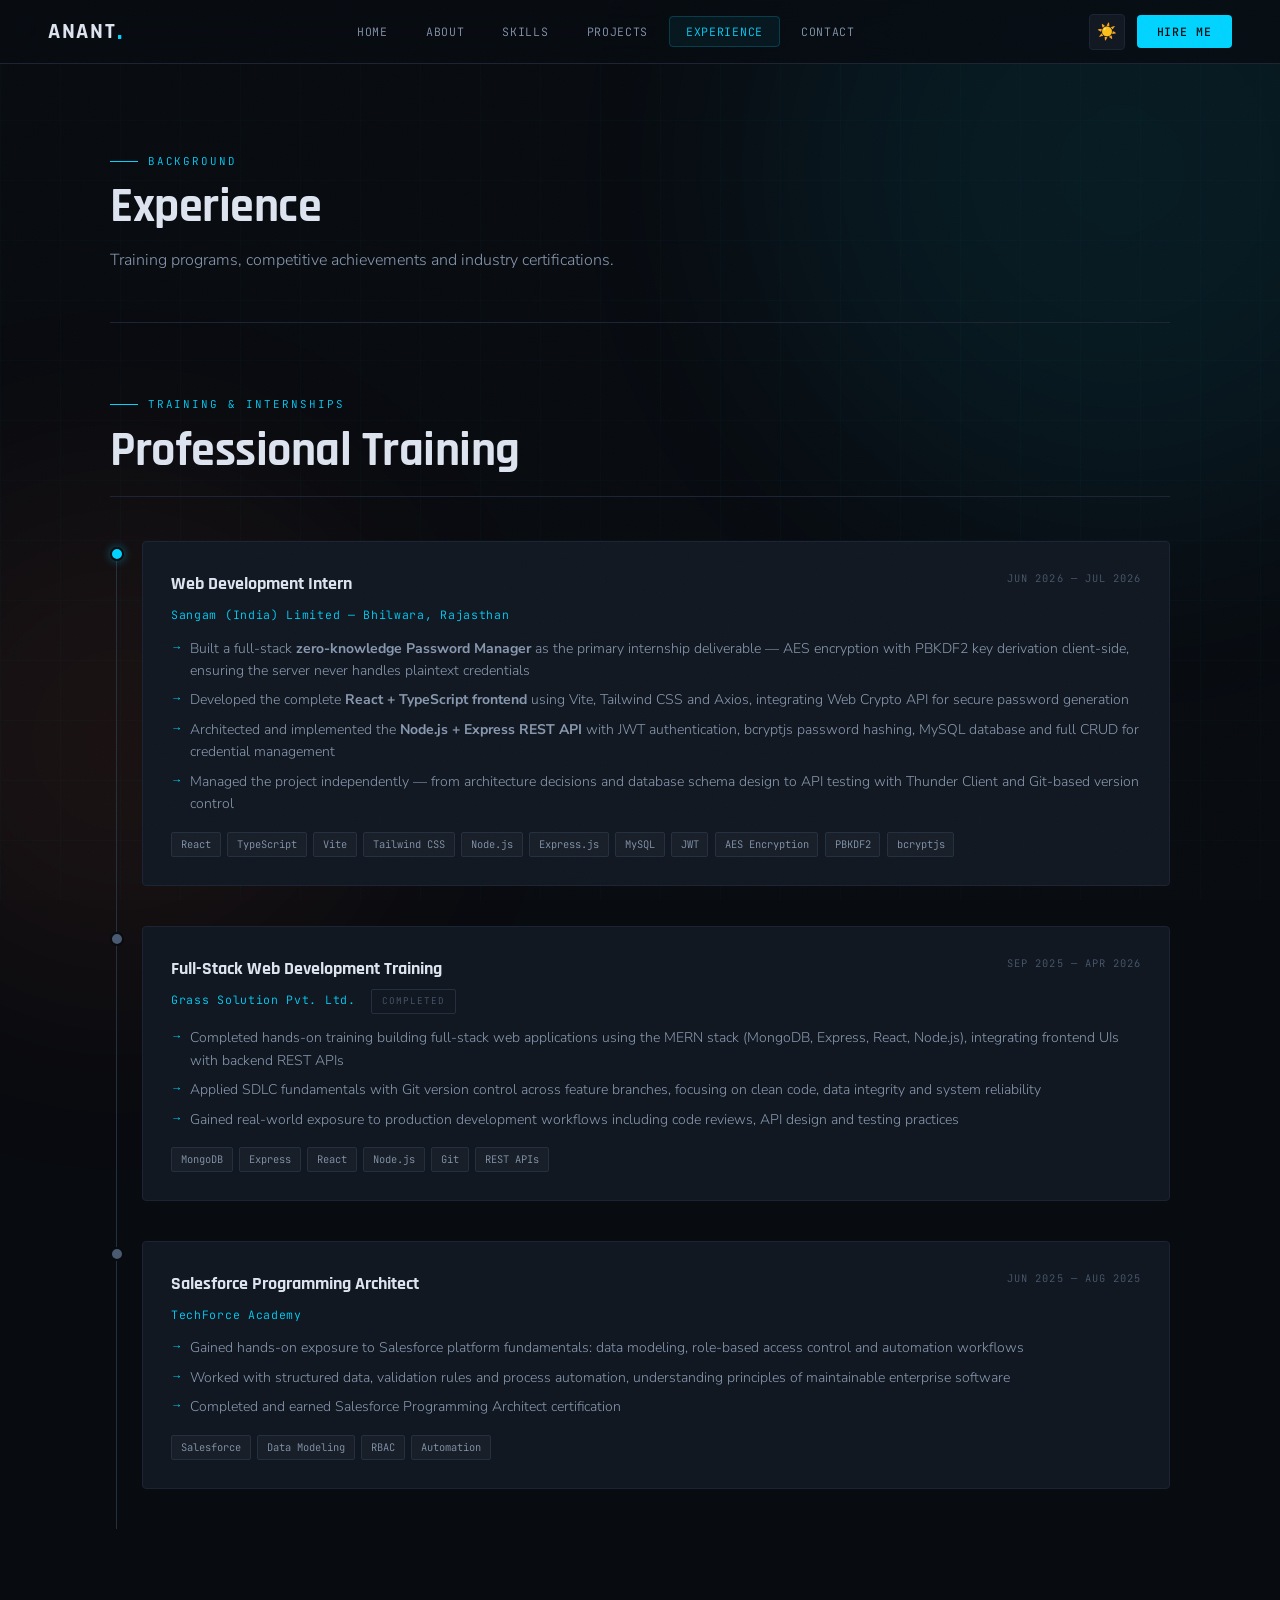
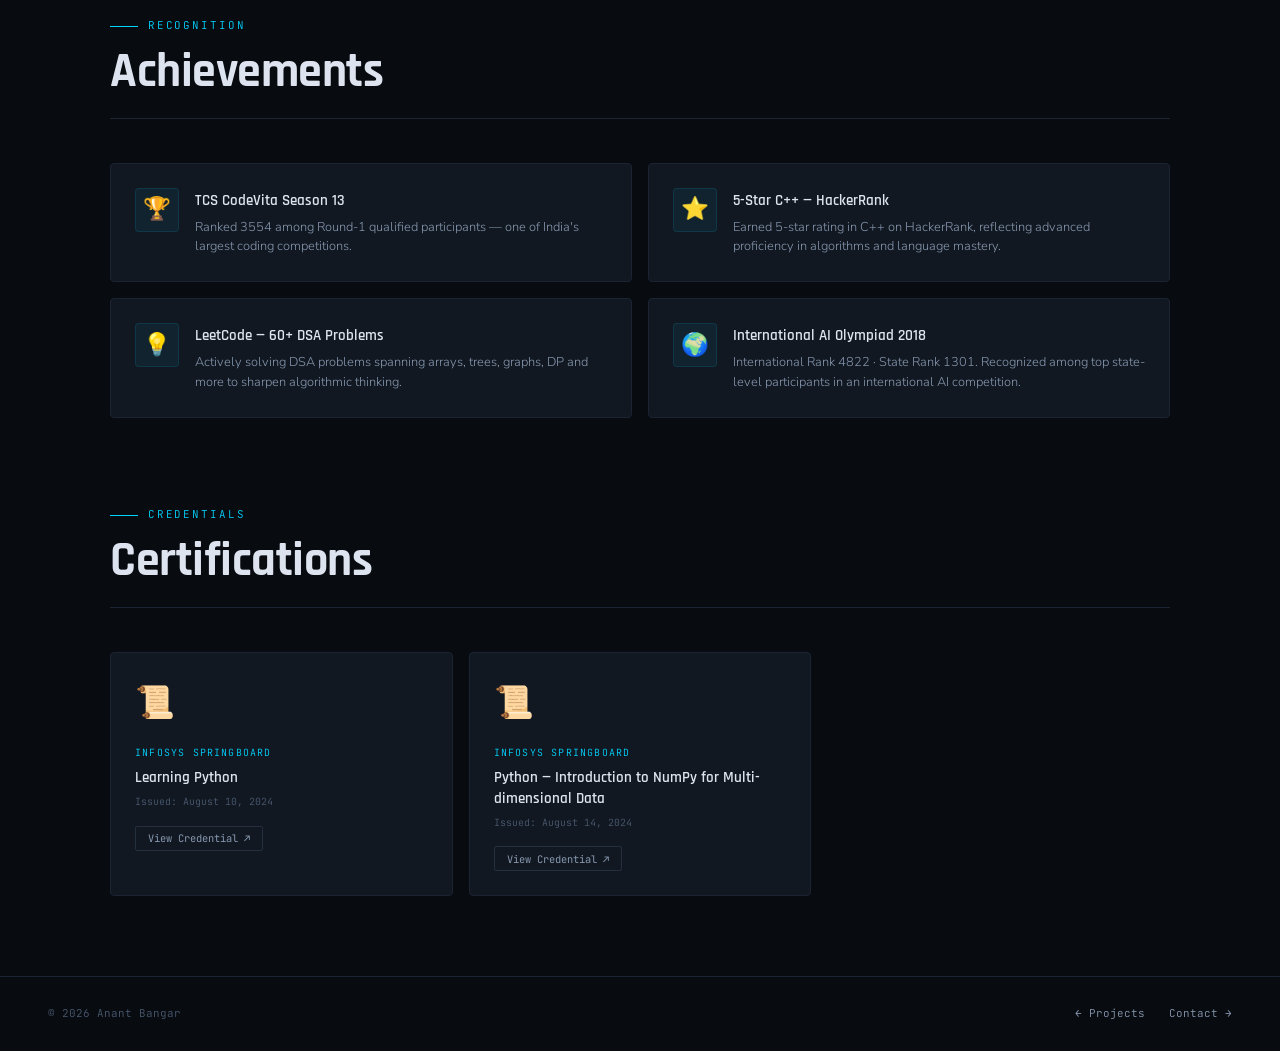
==== commit 17993b65: "Add files via upload" ====
--- a/experience.html
+++ b/experience.html
@@ -34,21 +34,17 @@
     .certs-grid { display:grid; grid-template-columns:repeat(3,1fr); gap:1rem; }
     .cert-card { background:var(--surface); border:1px solid var(--border); border-radius:var(--radius); padding:1.5rem; transition:border-color 0.2s,transform 0.2s,box-shadow 0.2s; }
     .cert-card:hover { border-color:rgba(0,212,255,0.25); transform:translateY(-4px); box-shadow:0 12px 30px rgba(0,0,0,0.35); }
-    .cert-img-wrap { position:relative; width:100%; margin-bottom:1.1rem; border-radius:2px; overflow:hidden; border:1px solid var(--border); background:var(--bg2); cursor:zoom-in; }
-    .cert-img { width:100%; display:block; aspect-ratio:16/9; object-fit:cover; object-position:top center; transition:transform 0.35s; }
-    .cert-card:hover .cert-img { transform:scale(1.04); }
-    .cert-img-overlay { position:absolute; inset:0; background:rgba(0,0,0,0.5); color:#fff; font-family:var(--font-mono); font-size:0.72rem; letter-spacing:0.1em; display:flex; align-items:center; justify-content:center; gap:0.4rem; opacity:0; transition:opacity 0.2s; }
-    .cert-card:hover .cert-img-overlay { opacity:1; }
+    .cert-icon { font-size:2rem; margin-bottom:1rem; }
     .cert-issuer { font-family:var(--font-mono); font-size:0.62rem; color:var(--accent); letter-spacing:0.12em; text-transform:uppercase; margin-bottom:0.4rem; }
     .cert-name { font-family:var(--font-head); font-weight:600; font-size:0.95rem; color:var(--text); margin-bottom:0.35rem; line-height:1.35; }
-    .cert-date { font-family:var(--font-mono); font-size:0.62rem; color:var(--text3); margin-bottom:0.75rem; }
-    .cert-link { font-family:var(--font-mono); font-size:0.65rem; color:var(--text2); border:1px solid var(--border2); border-radius:2px; padding:0.25rem 0.65rem; transition:color 0.2s,border-color 0.2s; display:inline-block; }
-    .cert-link:hover { color:var(--accent); border-color:rgba(0,212,255,0.3); }
+    .cert-date { font-family:var(--font-mono); font-size:0.62rem; color:var(--text3); margin-bottom:0.85rem; }
+    .cert-link { font-family:var(--font-mono); font-size:0.65rem; color:var(--text2); border:1px solid var(--border2); border-radius:2px; padding:0.28rem 0.75rem; transition:color 0.2s,border-color 0.2s,background 0.2s; display:inline-flex; align-items:center; gap:0.4rem; cursor:pointer; background:transparent; }
+    .cert-link:hover { color:var(--accent); border-color:rgba(0,212,255,0.3); background:rgba(0,212,255,0.05); }
     /* Lightbox */
     .lightbox { display:none; position:fixed; inset:0; background:rgba(0,0,0,0.93); z-index:9998; align-items:center; justify-content:center; padding:2rem; cursor:zoom-out; }
     .lightbox.open { display:flex; animation:lbFadeIn 0.2s ease; }
     @keyframes lbFadeIn { from{opacity:0;} to{opacity:1;} }
-    .lightbox img { max-width:90vw; max-height:88vh; object-fit:contain; border-radius:var(--radius); box-shadow:0 20px 60px rgba(0,0,0,0.8); }
+    .lightbox img { max-width:90vw; max-height:88vh; object-fit:contain; border-radius:var(--radius); box-shadow:0 20px 60px rgba(0,0,0,0.8); cursor:default; }
     .lb-close { position:absolute; top:1.25rem; right:1.5rem; font-size:2rem; color:#fff; cursor:pointer; opacity:0.65; background:none; border:none; line-height:1; transition:opacity 0.2s; }
     .lb-close:hover { opacity:1; }
     @media(max-width:768px){ .ach-grid{grid-template-columns:1fr;} .certs-grid{grid-template-columns:1fr;} .tl-header{flex-direction:column;} }
@@ -157,34 +153,25 @@
       <div class="section-divider"></div>
       <div class="certs-grid">
         <div class="cert-card fade-up">
-          <div class="cert-img-wrap" onclick="openLightbox('assets/certs/cert-python.jpg')">
-            <img class="cert-img" src="assets/certs/cert-python.jpg" alt="Python Certificate — Infosys Springboard" loading="lazy"/>
-            <div class="cert-img-overlay">🔍 View Full</div>
-          </div>
+          <div class="cert-icon">📜</div>
           <div class="cert-issuer">Infosys Springboard</div>
           <div class="cert-name">Learning Python</div>
           <div class="cert-date">Issued: August 10, 2024</div>
-          <a class="cert-link" href="assets/certs/cert-python.jpg" target="_blank">View Credential ↗</a>
+          <button class="cert-link" onclick="openLightbox('assets/certs/cert-python.jpg')">View Credential ↗</button>
         </div>
         <div class="cert-card fade-up">
-          <div class="cert-img-wrap" onclick="openLightbox('assets/certs/cert-numpy.jpg')">
-            <img class="cert-img" src="assets/certs/cert-numpy.jpg" alt="NumPy Certificate — Infosys Springboard" loading="lazy"/>
-            <div class="cert-img-overlay">🔍 View Full</div>
-          </div>
+          <div class="cert-icon">📜</div>
           <div class="cert-issuer">Infosys Springboard</div>
           <div class="cert-name">Python — Introduction to NumPy for Multi-dimensional Data</div>
           <div class="cert-date">Issued: August 14, 2024</div>
-          <a class="cert-link" href="assets/certs/cert-numpy.jpg" target="_blank">View Credential ↗</a>
+          <button class="cert-link" onclick="openLightbox('assets/certs/cert-numpy.jpg')">View Credential ↗</button>
         </div>
         <div class="cert-card fade-up">
-          <div class="cert-img-wrap" onclick="openLightbox('assets/certs/cert-salesforce.jpg')">
-            <img class="cert-img" src="assets/certs/cert-salesforce.jpg" alt="Salesforce Certificate — TechForce Academy" loading="lazy"/>
-            <div class="cert-img-overlay">🔍 View Full</div>
-          </div>
+          <div class="cert-icon">📜</div>
           <div class="cert-issuer">TechForce Academy</div>
           <div class="cert-name">Salesforce Programming Architect</div>
           <div class="cert-date">Issued: August 29, 2025 &nbsp;·&nbsp; Code: Z75umY</div>
-          <a class="cert-link" href="assets/certs/cert-salesforce.jpg" target="_blank">View Credential ↗</a>
+          <button class="cert-link" onclick="openLightbox('assets/certs/cert-salesforce.jpg')">View Credential ↗</button>
         </div>
       </div>
     </div>
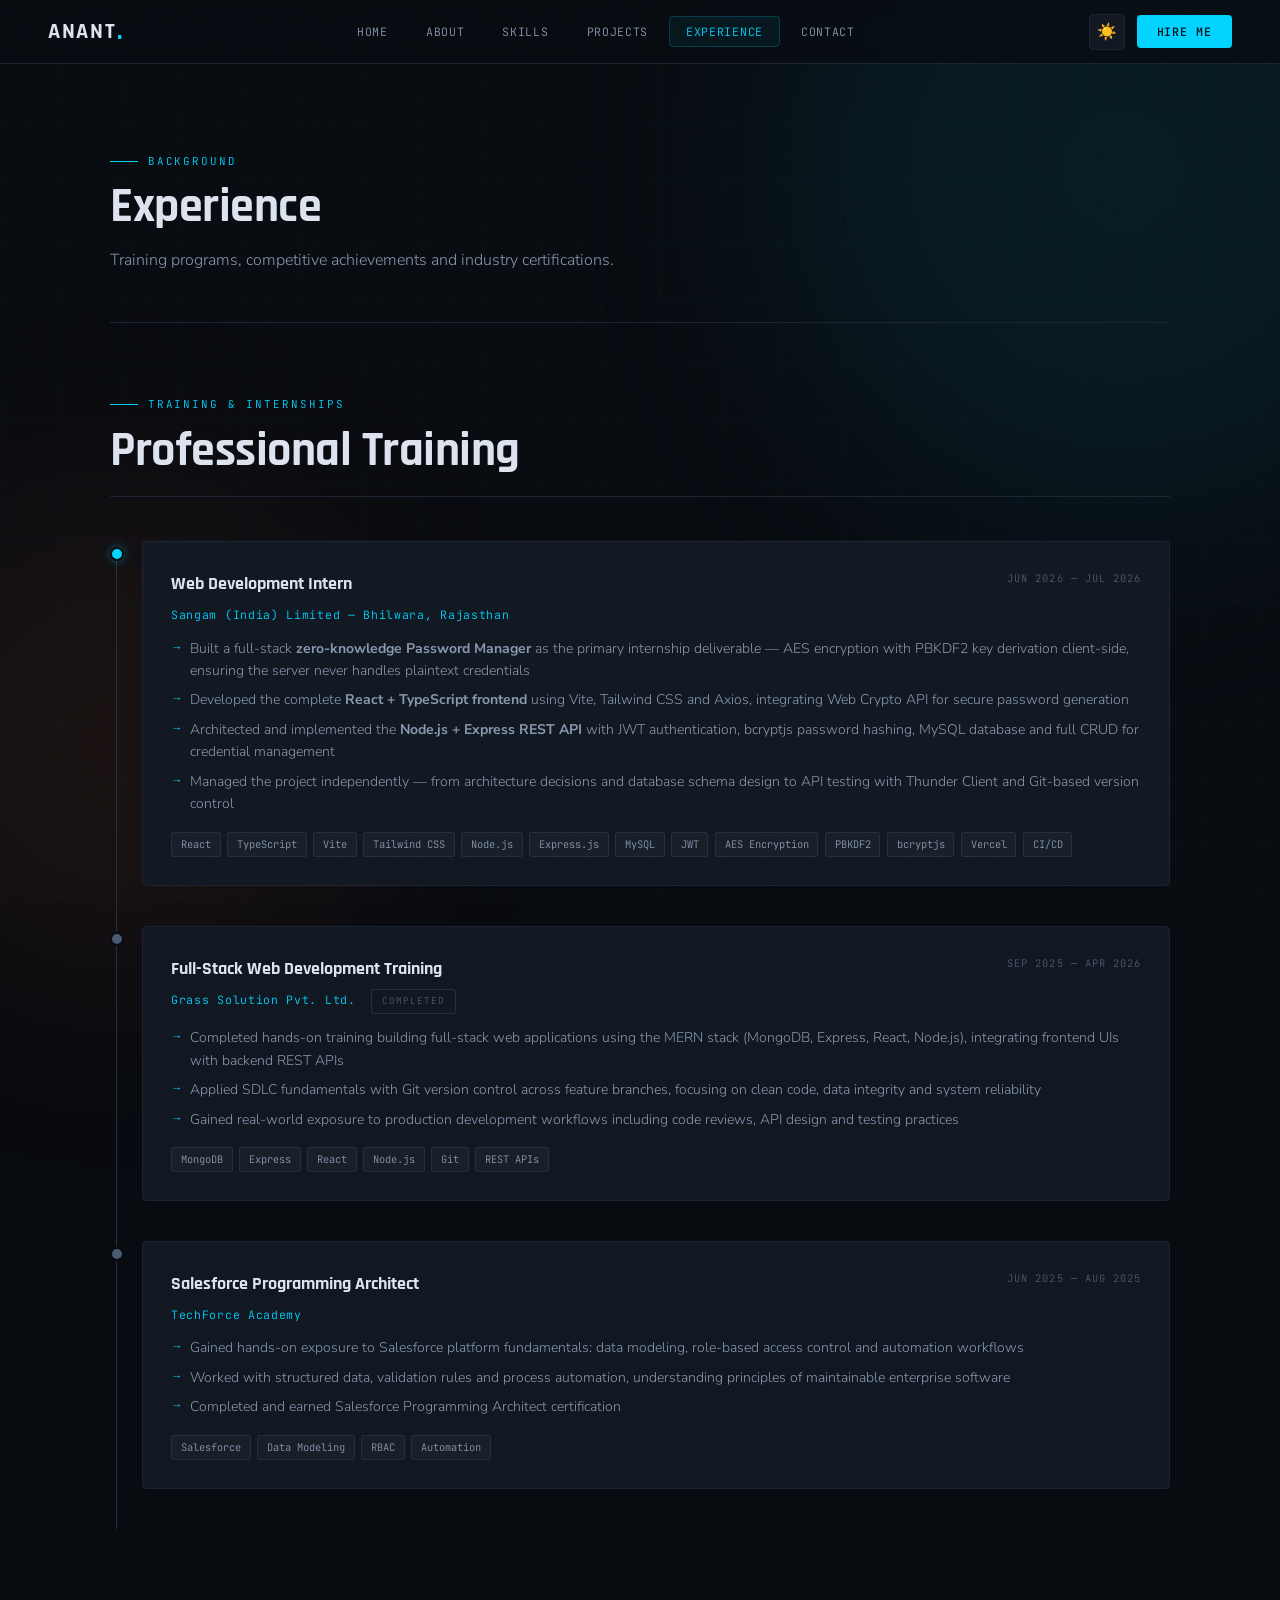
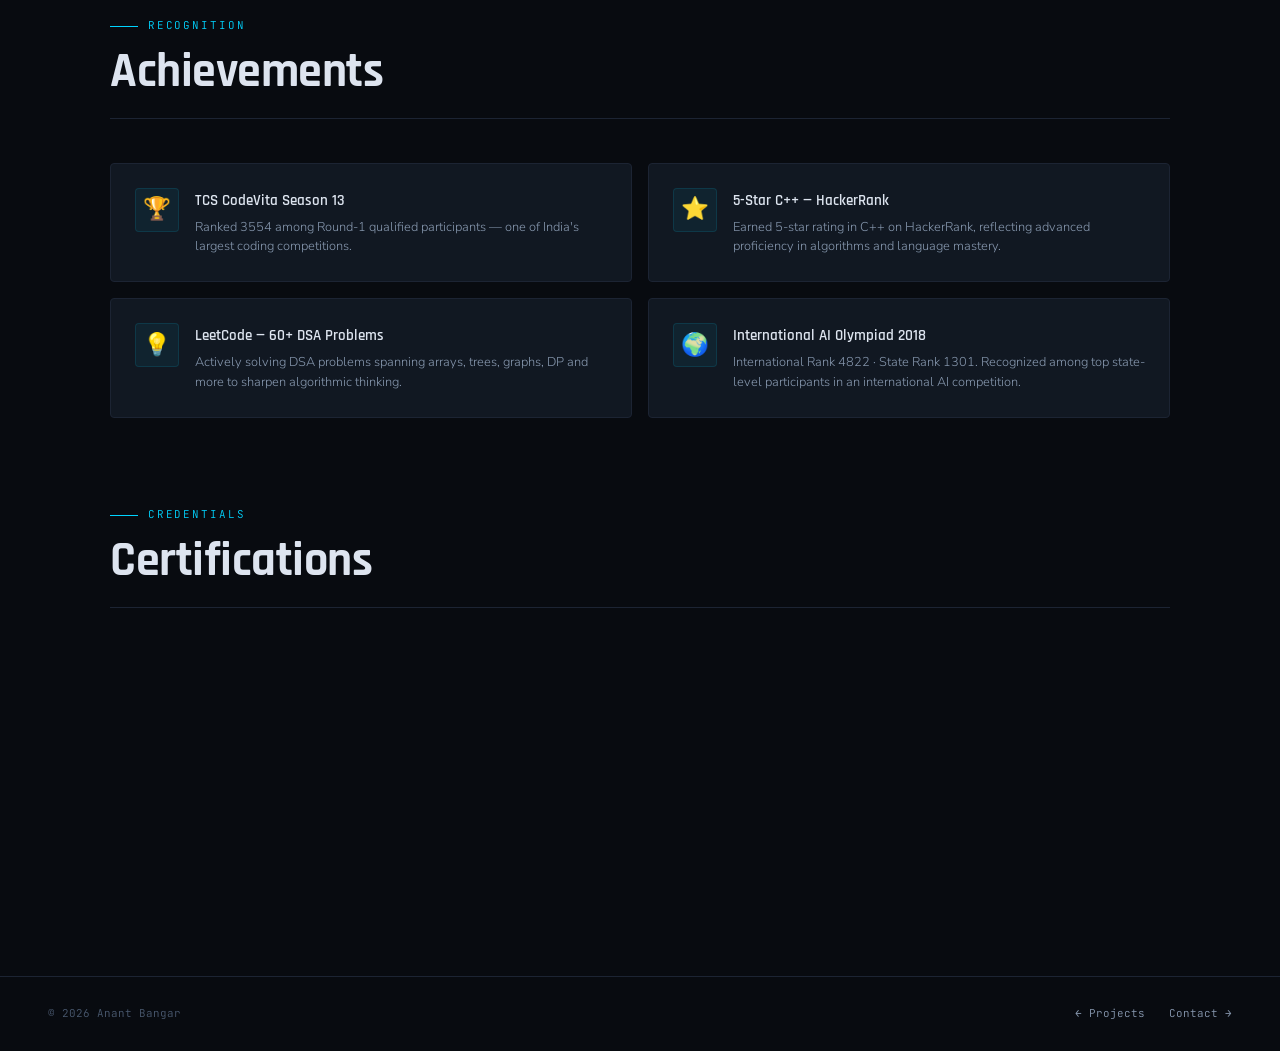
==== commit 3351ddbd: "Add files via upload" ====
--- a/experience.html
+++ b/experience.html
@@ -96,7 +96,7 @@
               <span class="tag">React</span><span class="tag">TypeScript</span><span class="tag">Vite</span>
               <span class="tag">Tailwind CSS</span><span class="tag">Node.js</span><span class="tag">Express.js</span>
               <span class="tag">MySQL</span><span class="tag">JWT</span><span class="tag">AES Encryption</span>
-              <span class="tag">PBKDF2</span><span class="tag">bcryptjs</span>
+              <span class="tag">PBKDF2</span><span class="tag">bcryptjs</span><span class="tag">Vercel</span><span class="tag">CI/CD</span>
             </div>
           </div>
         </div>
